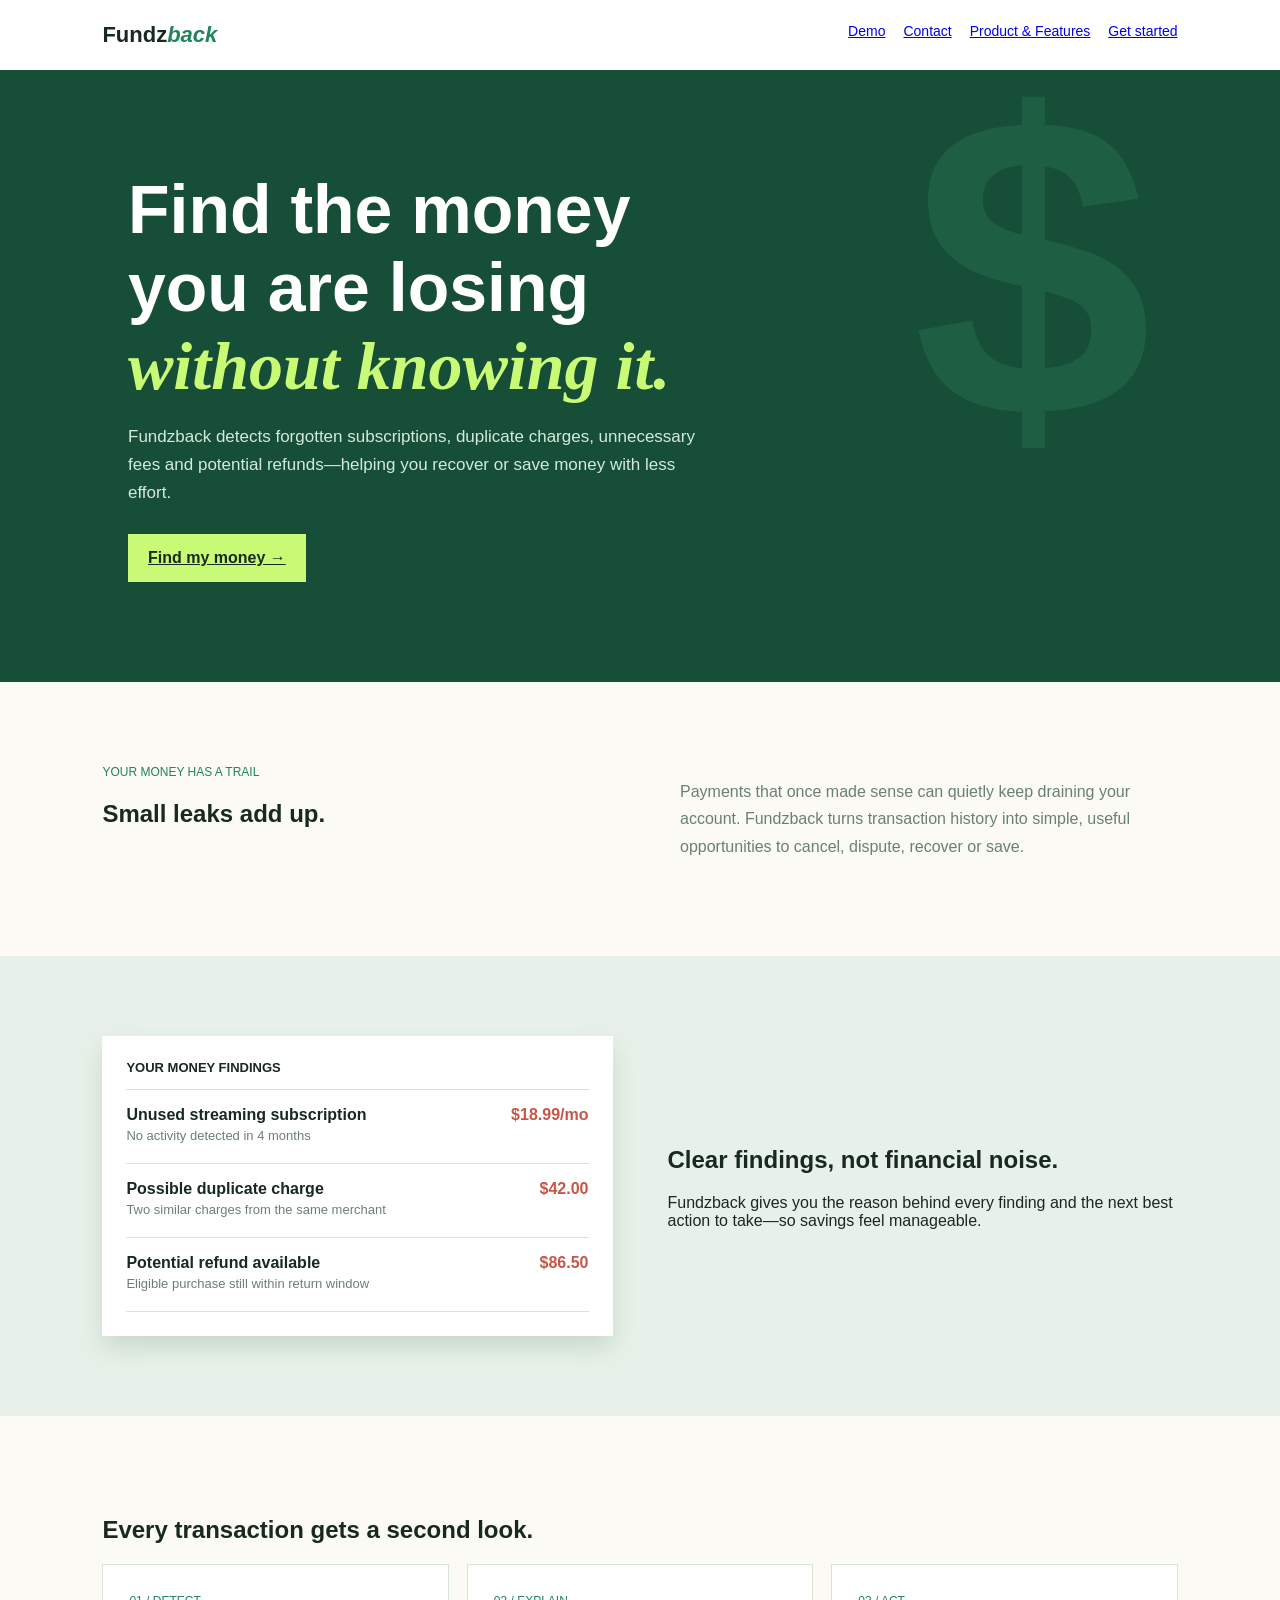
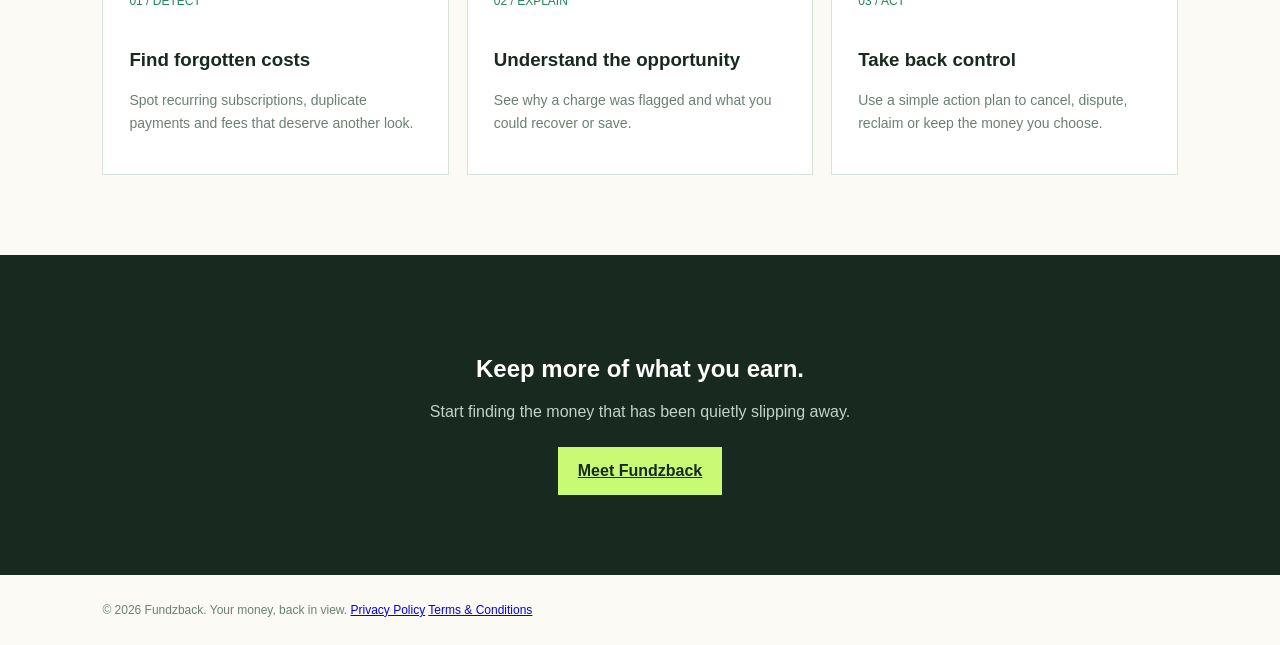
==== index.html @ 945e4537 "Initial commit" ====
<!doctype html><html><head><meta name="viewport" content="width=device-width"><title>Fundzback | Find money you are losing</title><style>body{margin:0;font-family:Arial;background:#fbfaf5;color:#18291f}.nav{padding:22px 8%;display:flex;justify-content:space-between;background:white}.logo{font-size:22px;font-weight:800}.logo i{color:#23845a}.nav a{margin-left:18px;font-size:14px}.hero{background:#174e38;color:white;padding:100px 10%;position:relative;overflow:hidden}.hero:after{content:'$';position:absolute;right:10%;top:-50px;font-size:430px;color:#2d815c;opacity:.35;font-weight:bold}.hero div{position:relative;z-index:1}.hero h1{font-size:68px;max-width:760px;margin:0}.hero h1 em{color:#c9fa76;font-family:Georgia}.hero p{max-width:570px;color:#d4eadc;line-height:1.65;font-size:17px}.btn{display:inline-block;background:#c9fa76;color:#18291f;padding:15px 20px;font-weight:bold;margin-top:10px}.wrap{max-width:1100px;margin:auto;padding:80px 8%}.intro{display:grid;grid-template-columns:1fr 1fr;gap:80px}.intro p{color:#6a8073;line-height:1.7}.panel{background:#e8f1e9}.panel .wrap{display:grid;grid-template-columns:1fr 1fr;gap:55px;align-items:center}.card{background:white;padding:24px;box-shadow:0 12px 24px #c8d9cb}.head{border-bottom:1px solid #d8e4da;padding-bottom:14px;font-size:13px;font-weight:bold}.row{padding:16px 0;border-bottom:1px solid #d8e4da}.row b{display:block}.row p{font-size:13px;color:#6a8073;margin:4px 0}.amount{float:right;color:#c65648}.grid{display:grid;grid-template-columns:repeat(3,1fr);gap:18px}.box{background:white;border:1px solid #d8e4da;padding:26px}.box span{color:#23845a;font-size:12px}.box h3{margin-top:40px}.box p{font-size:14px;line-height:1.6;color:#6a8073}.band{background:#18291f;color:white;text-align:center;padding:80px 8%}.band p{color:#c5d2c9}.foot{padding:28px 8%;font-size:12px;color:#6a8073}@media(max-width:700px){.hero h1{font-size:45px}.intro,.panel .wrap,.grid{grid-template-columns:1fr}}</style></head><body><header class="nav"><span class="logo">Fundz<i>back</i></span><nav><a href="demo.html">Demo</a><a href="contact.html">Contact</a><a href="product.html">Product &amp; Features</a><a href="#start">Get started</a></nav></header><main><section class="hero"><div><h1>Find the money<br>you are losing<br><em>without knowing it.</em></h1><p>Fundzback detects forgotten subscriptions, duplicate charges, unnecessary fees and potential refunds—helping you recover or save money with less effort.</p><a class="btn" href="#find">Find my money &rarr;</a></div></section><section class="wrap intro"><div><span style="color:#23845a;font-size:12px">YOUR MONEY HAS A TRAIL</span><h2>Small leaks add up.</h2></div><p>Payments that once made sense can quietly keep draining your account. Fundzback turns transaction history into simple, useful opportunities to cancel, dispute, recover or save.</p></section><section class="panel" id="find"><div class="wrap"><div class="card"><div class="head">YOUR MONEY FINDINGS</div><div class="row"><b>Unused streaming subscription <span class="amount">$18.99/mo</span></b><p>No activity detected in 4 months</p></div><div class="row"><b>Possible duplicate charge <span class="amount">$42.00</span></b><p>Two similar charges from the same merchant</p></div><div class="row"><b>Potential refund available <span class="amount">$86.50</span></b><p>Eligible purchase still within return window</p></div></div><div><h2>Clear findings, not financial noise.</h2><p>Fundzback gives you the reason behind every finding and the next best action to take—so savings feel manageable.</p></div></div></section><section class="wrap" id="how"><h2>Every transaction gets a second look.</h2><div class="grid"><article class="box"><span>01 / DETECT</span><h3>Find forgotten costs</h3><p>Spot recurring subscriptions, duplicate payments and fees that deserve another look.</p></article><article class="box"><span>02 / EXPLAIN</span><h3>Understand the opportunity</h3><p>See why a charge was flagged and what you could recover or save.</p></article><article class="box"><span>03 / ACT</span><h3>Take back control</h3><p>Use a simple action plan to cancel, dispute, reclaim or keep the money you choose.</p></article></div></section><section class="band" id="start"><h2>Keep more of what you earn.</h2><p>Start finding the money that has been quietly slipping away.</p><a class="btn" href="mailto:hello@fundzback.it.com">Meet Fundzback</a></section></main><footer class="foot">© 2026 Fundzback. Your money, back in view. <a href="privacy.html">Privacy Policy</a> <a href="terms.html">Terms &amp; Conditions</a></footer></body></html>
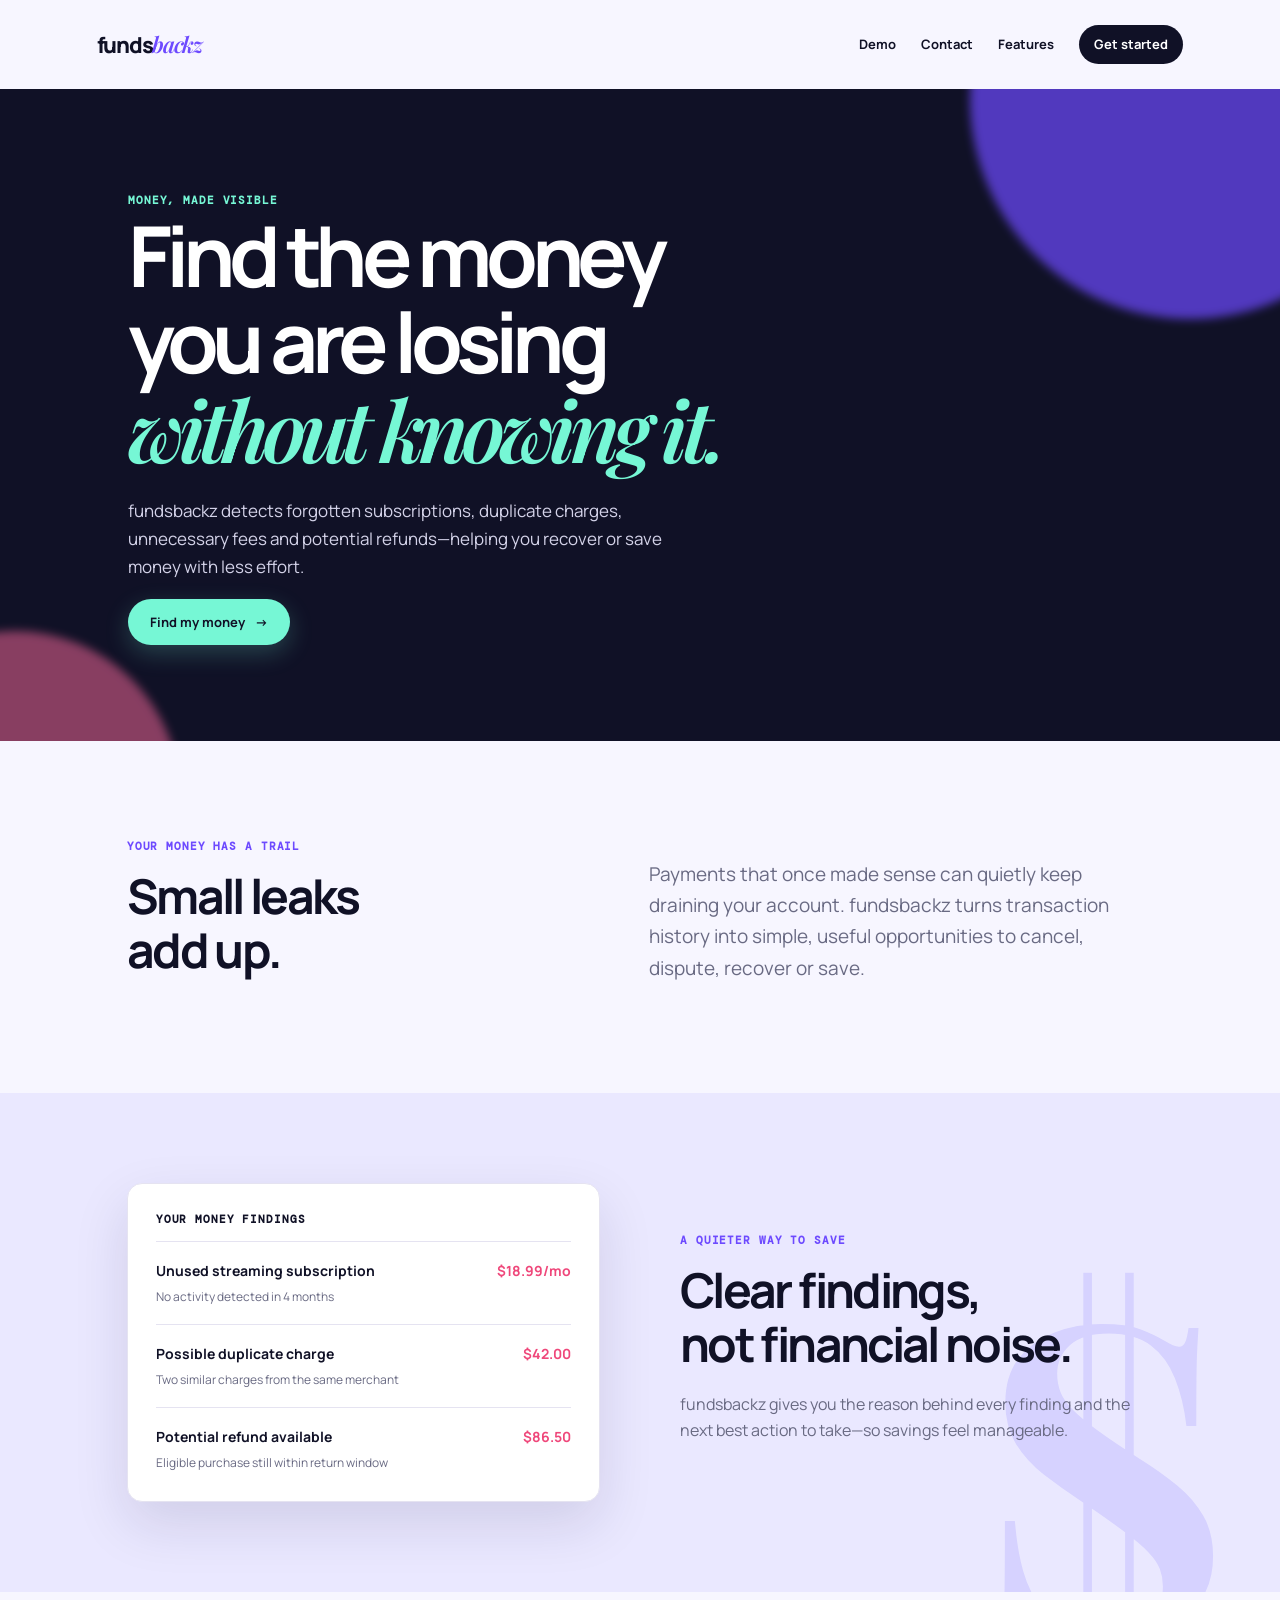
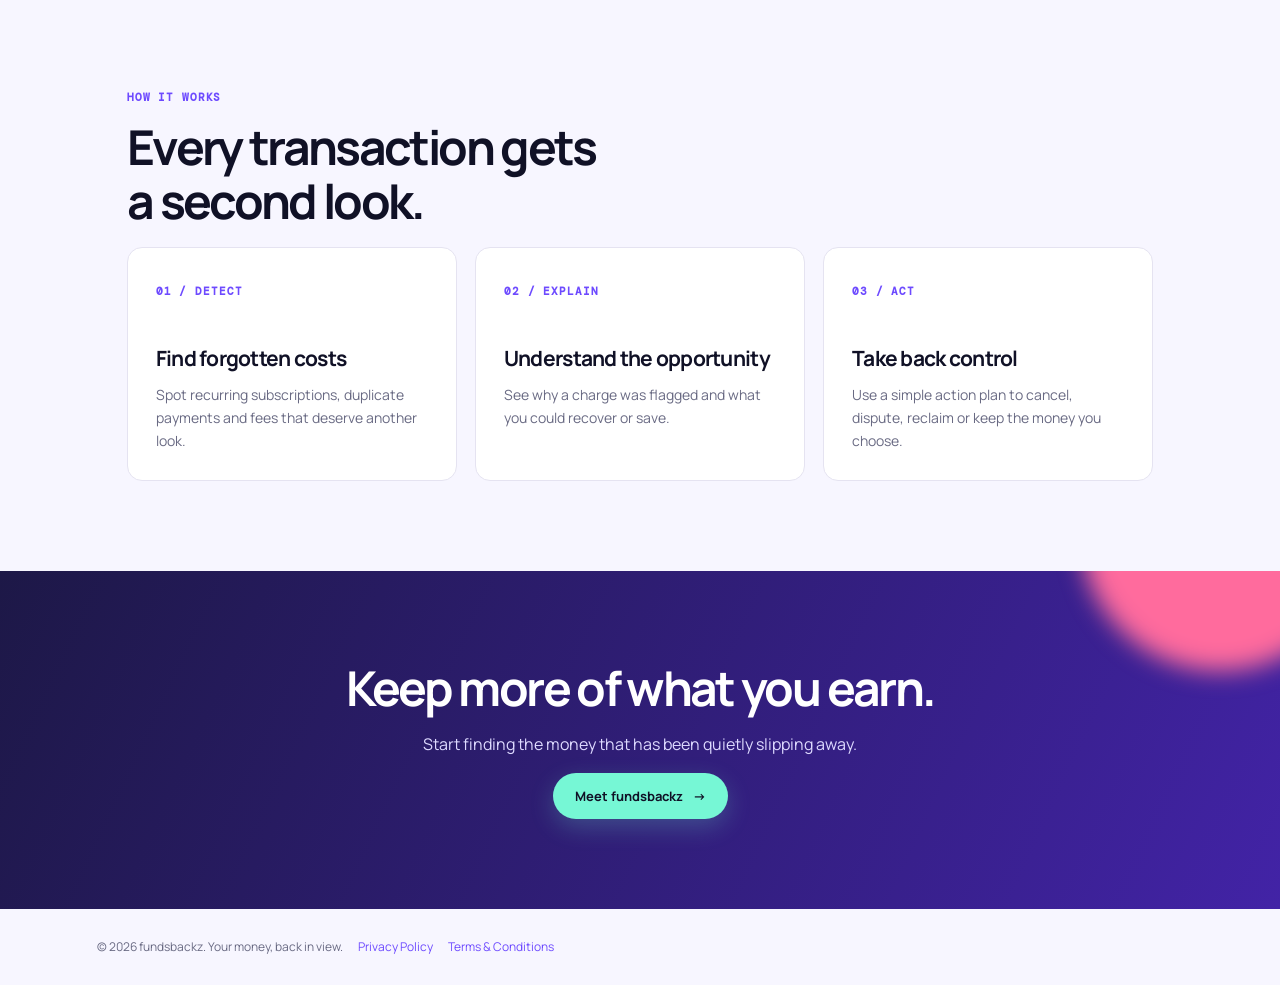
==== commit d9a5a1f6: "Redesign site and rename brand to fundsbackz" ====
--- a/index.html
+++ b/index.html
@@ -1 +1 @@
-<!doctype html><html><head><meta name="viewport" content="width=device-width"><title>Fundzback | Find money you are losing</title><style>body{margin:0;font-family:Arial;background:#fbfaf5;color:#18291f}.nav{padding:22px 8%;display:flex;justify-content:space-between;background:white}.logo{font-size:22px;font-weight:800}.logo i{color:#23845a}.nav a{margin-left:18px;font-size:14px}.hero{background:#174e38;color:white;padding:100px 10%;position:relative;overflow:hidden}.hero:after{content:'$';position:absolute;right:10%;top:-50px;font-size:430px;color:#2d815c;opacity:.35;font-weight:bold}.hero div{position:relative;z-index:1}.hero h1{font-size:68px;max-width:760px;margin:0}.hero h1 em{color:#c9fa76;font-family:Georgia}.hero p{max-width:570px;color:#d4eadc;line-height:1.65;font-size:17px}.btn{display:inline-block;background:#c9fa76;color:#18291f;padding:15px 20px;font-weight:bold;margin-top:10px}.wrap{max-width:1100px;margin:auto;padding:80px 8%}.intro{display:grid;grid-template-columns:1fr 1fr;gap:80px}.intro p{color:#6a8073;line-height:1.7}.panel{background:#e8f1e9}.panel .wrap{display:grid;grid-template-columns:1fr 1fr;gap:55px;align-items:center}.card{background:white;padding:24px;box-shadow:0 12px 24px #c8d9cb}.head{border-bottom:1px solid #d8e4da;padding-bottom:14px;font-size:13px;font-weight:bold}.row{padding:16px 0;border-bottom:1px solid #d8e4da}.row b{display:block}.row p{font-size:13px;color:#6a8073;margin:4px 0}.amount{float:right;color:#c65648}.grid{display:grid;grid-template-columns:repeat(3,1fr);gap:18px}.box{background:white;border:1px solid #d8e4da;padding:26px}.box span{color:#23845a;font-size:12px}.box h3{margin-top:40px}.box p{font-size:14px;line-height:1.6;color:#6a8073}.band{background:#18291f;color:white;text-align:center;padding:80px 8%}.band p{color:#c5d2c9}.foot{padding:28px 8%;font-size:12px;color:#6a8073}@media(max-width:700px){.hero h1{font-size:45px}.intro,.panel .wrap,.grid{grid-template-columns:1fr}}</style></head><body><header class="nav"><span class="logo">Fundz<i>back</i></span><nav><a href="demo.html">Demo</a><a href="contact.html">Contact</a><a href="product.html">Product &amp; Features</a><a href="#start">Get started</a></nav></header><main><section class="hero"><div><h1>Find the money<br>you are losing<br><em>without knowing it.</em></h1><p>Fundzback detects forgotten subscriptions, duplicate charges, unnecessary fees and potential refunds—helping you recover or save money with less effort.</p><a class="btn" href="#find">Find my money &rarr;</a></div></section><section class="wrap intro"><div><span style="color:#23845a;font-size:12px">YOUR MONEY HAS A TRAIL</span><h2>Small leaks add up.</h2></div><p>Payments that once made sense can quietly keep draining your account. Fundzback turns transaction history into simple, useful opportunities to cancel, dispute, recover or save.</p></section><section class="panel" id="find"><div class="wrap"><div class="card"><div class="head">YOUR MONEY FINDINGS</div><div class="row"><b>Unused streaming subscription <span class="amount">$18.99/mo</span></b><p>No activity detected in 4 months</p></div><div class="row"><b>Possible duplicate charge <span class="amount">$42.00</span></b><p>Two similar charges from the same merchant</p></div><div class="row"><b>Potential refund available <span class="amount">$86.50</span></b><p>Eligible purchase still within return window</p></div></div><div><h2>Clear findings, not financial noise.</h2><p>Fundzback gives you the reason behind every finding and the next best action to take—so savings feel manageable.</p></div></div></section><section class="wrap" id="how"><h2>Every transaction gets a second look.</h2><div class="grid"><article class="box"><span>01 / DETECT</span><h3>Find forgotten costs</h3><p>Spot recurring subscriptions, duplicate payments and fees that deserve another look.</p></article><article class="box"><span>02 / EXPLAIN</span><h3>Understand the opportunity</h3><p>See why a charge was flagged and what you could recover or save.</p></article><article class="box"><span>03 / ACT</span><h3>Take back control</h3><p>Use a simple action plan to cancel, dispute, reclaim or keep the money you choose.</p></article></div></section><section class="band" id="start"><h2>Keep more of what you earn.</h2><p>Start finding the money that has been quietly slipping away.</p><a class="btn" href="mailto:hello@fundzback.it.com">Meet Fundzback</a></section></main><footer class="foot">© 2026 Fundzback. Your money, back in view. <a href="privacy.html">Privacy Policy</a> <a href="terms.html">Terms &amp; Conditions</a></footer></body></html>
+<!doctype html><html lang="en"><head><meta charset="utf-8"><meta name="viewport" content="width=device-width"><title>fundsbackz | Find money you are losing</title><link rel="stylesheet" href="site.css"></head><body><header class="nav"><span class="logo">funds<i>backz</i></span><nav><a href="demo.html">Demo</a><a href="contact.html">Contact</a><a href="product.html">Features</a><a href="#start">Get started</a></nav></header><main><section class="hero"><div><span class="eyebrow">MONEY, MADE VISIBLE</span><h1>Find the money<br>you are losing<br><em>without knowing it.</em></h1><p>fundsbackz detects forgotten subscriptions, duplicate charges, unnecessary fees and potential refunds—helping you recover or save money with less effort.</p><a class="btn" href="#find">Find my money <span>→</span></a></div></section><section class="wrap intro"><div><span class="eyebrow">YOUR MONEY HAS A TRAIL</span><h2>Small leaks<br>add up.</h2></div><p>Payments that once made sense can quietly keep draining your account. fundsbackz turns transaction history into simple, useful opportunities to cancel, dispute, recover or save.</p></section><section class="panel" id="find"><div class="wrap"><div class="card"><div class="head">YOUR MONEY FINDINGS</div><div class="row"><b>Unused streaming subscription <span class="amount">$18.99/mo</span></b><p>No activity detected in 4 months</p></div><div class="row"><b>Possible duplicate charge <span class="amount">$42.00</span></b><p>Two similar charges from the same merchant</p></div><div class="row"><b>Potential refund available <span class="amount">$86.50</span></b><p>Eligible purchase still within return window</p></div></div><div><span class="eyebrow">A QUIETER WAY TO SAVE</span><h2>Clear findings,<br>not financial noise.</h2><p>fundsbackz gives you the reason behind every finding and the next best action to take—so savings feel manageable.</p></div></div></section><section class="wrap" id="how"><span class="eyebrow">HOW IT WORKS</span><h2>Every transaction gets<br>a second look.</h2><div class="grid"><article class="box"><span class="num">01 / DETECT</span><h3>Find forgotten costs</h3><p>Spot recurring subscriptions, duplicate payments and fees that deserve another look.</p></article><article class="box"><span class="num">02 / EXPLAIN</span><h3>Understand the opportunity</h3><p>See why a charge was flagged and what you could recover or save.</p></article><article class="box"><span class="num">03 / ACT</span><h3>Take back control</h3><p>Use a simple action plan to cancel, dispute, reclaim or keep the money you choose.</p></article></div></section><section class="band" id="start"><h2>Keep more of what you earn.</h2><p>Start finding the money that has been quietly slipping away.</p><a class="btn" href="mailto:hello@fundsbackz.it.com">Meet fundsbackz <span>→</span></a></section></main><footer class="foot">© 2026 fundsbackz. Your money, back in view. <a href="privacy.html">Privacy Policy</a> <a href="terms.html">Terms &amp; Conditions</a></footer></body></html>
--- a/site.css
+++ b/site.css
@@ -0,0 +1,2 @@
+@import url('https://fonts.googleapis.com/css2?family=DM+Mono&family=Manrope:wght@400;500;600;700;800&family=Playfair+Display:ital,wght@0,600;0,700;1,600&display=swap');
+:root{--ink:#101126;--muted:#696a83;--paper:#f7f6ff;--line:#e5e3f1;--purple:#6d4aff;--pink:#ff6b9d;--aqua:#76f7d5;--shadow:0 22px 55px rgba(23,20,62,.12)}*{box-sizing:border-box}html{scroll-behavior:smooth}body{margin:0;background:var(--paper);color:var(--ink);font-family:Manrope,Arial,sans-serif;line-height:1.65}a{color:inherit;text-decoration:none}.nav{width:min(1240px,100%);margin:auto;padding:25px 6%;display:flex;align-items:center;justify-content:space-between;position:relative;z-index:2}.logo{font-size:22px;font-weight:800;letter-spacing:-1.3px}.logo i{font-family:'Playfair Display',serif;color:var(--purple);font-weight:600}.nav nav{display:flex;gap:25px;align-items:center}.nav a{font-size:13px;font-weight:700}.nav a:hover{color:var(--purple)}.nav nav a:last-child{background:var(--ink);color:#fff;border-radius:999px;padding:9px 15px}.hero{background:var(--ink);color:white;padding:96px 10%;position:relative;overflow:hidden;isolation:isolate}.hero:before,.hero:after{content:'';position:absolute;border-radius:50%;filter:blur(5px);z-index:-1}.hero:before{width:440px;height:440px;background:var(--purple);right:-130px;top:-210px;opacity:.7}.hero:after{width:330px;height:330px;background:var(--pink);left:-150px;bottom:-220px;opacity:.5}.hero h1{font-size:clamp(48px,7vw,84px);letter-spacing:-.075em;line-height:1.03;max-width:850px;margin:0 0 23px}.hero h1 em{font-family:'Playfair Display',serif;color:var(--aqua);font-weight:600}.hero p{max-width:580px;color:#d4d3e9;font-size:17px}.eyebrow,.num{font-family:'DM Mono',monospace;color:var(--purple);letter-spacing:.08em;font-size:11px;font-weight:bold}.hero .eyebrow{color:var(--aqua)}.btn{display:inline-flex;align-items:center;gap:10px;background:var(--aqua);color:var(--ink);border:0;border-radius:999px;padding:14px 22px;font:700 13px Manrope,Arial;cursor:pointer;box-shadow:0 8px 25px rgba(118,247,213,.22);transition:.2s transform}.btn:hover{transform:translateY(-2px)}.wrap{width:min(1180px,100%);margin:auto;padding:90px 6%}h2{font-size:clamp(30px,4vw,48px);line-height:1.12;letter-spacing:-.055em;margin:12px 0 20px}h3{line-height:1.2;letter-spacing:-.035em}p{color:var(--muted)}.intro{display:grid;grid-template-columns:.9fr 1.1fr;gap:110px;align-items:start}.intro p{font-size:19px;margin-top:28px}.panel{background:#eae8ff;position:relative;overflow:hidden}.panel:after{content:'$';position:absolute;right:4%;bottom:-150px;font:700 430px 'Playfair Display';color:#d6d2ff}.panel .wrap{display:grid;grid-template-columns:1fr 1fr;gap:80px;align-items:center;position:relative;z-index:1}.card{background:rgba(255,255,255,.9);padding:27px;border:1px solid rgba(255,255,255,.8);border-radius:18px;box-shadow:var(--shadow);backdrop-filter:blur(12px)}.head{font:700 11px 'DM Mono';letter-spacing:.08em;border-bottom:1px solid var(--line);padding-bottom:15px}.row{padding:17px 0;border-bottom:1px solid var(--line);font-size:14px}.row:last-child{border:0;padding-bottom:0}.row b{display:block}.row p{font-size:12px;margin:5px 0 0}.amount{float:right;color:#ef477a}.grid{display:grid;grid-template-columns:repeat(3,1fr);gap:18px}.box,.card:not(form){background:white;border:1px solid var(--line);border-radius:15px;padding:28px;transition:.25s transform,.25s box-shadow}.box:hover,.card:not(form):hover{transform:translateY(-6px);box-shadow:var(--shadow)}.box h3,.grid .card h3{margin:43px 0 12px;font-size:21px}.box p,.grid .card p{font-size:14px;margin:0}.band,.dark{background:linear-gradient(115deg,#1d1847,#4223a6);color:white;text-align:center;padding:90px 8%;position:relative;overflow:hidden}.band:after,.dark:after{content:'';position:absolute;width:280px;height:280px;background:var(--pink);border-radius:50%;right:-80px;top:-180px;filter:blur(12px)}.band h2,.dark h2{position:relative;margin:auto;max-width:600px}.band p,.dark p{color:#dedaff;position:relative}.band .btn,.dark .btn{position:relative}.foot{width:min(1240px,100%);margin:auto;padding:28px 6%;font-size:12px;color:var(--muted)}.foot a{margin-left:13px;color:var(--purple)}.legal{max-width:800px;margin:0 auto;padding:80px 25px}.legal h1{font-size:50px;letter-spacing:-.06em}.legal h2{font-size:27px;margin-top:45px}.legal a{color:var(--purple);font-weight:700}form.card{box-shadow:var(--shadow)}input,textarea{font:14px Manrope,Arial;width:100%;padding:13px 14px;margin:7px 0 17px;border:1px solid var(--line);border-radius:8px;background:#fafaff;outline-color:var(--purple)}textarea{min-height:110px;resize:vertical}label{font:700 11px 'DM Mono';letter-spacing:.05em}.form-btn{width:100%;justify-content:center}.contact-wrap{display:grid;grid-template-columns:1fr 1fr;gap:70px}.contact-wrap>div:first-child{padding-top:15px}@media(max-width:700px){.nav{padding:19px 6%}.nav nav{gap:13px}.nav nav a{font-size:11px}.nav nav a:nth-child(2){display:none}.hero{padding:73px 7%}.wrap{padding:65px 7%}.intro,.panel .wrap,.grid,.contact-wrap{grid-template-columns:1fr;gap:30px}.intro p{margin-top:0}.panel .wrap{gap:35px}.nav nav a:last-child{padding:7px 10px}.legal{padding:55px 7%}}
